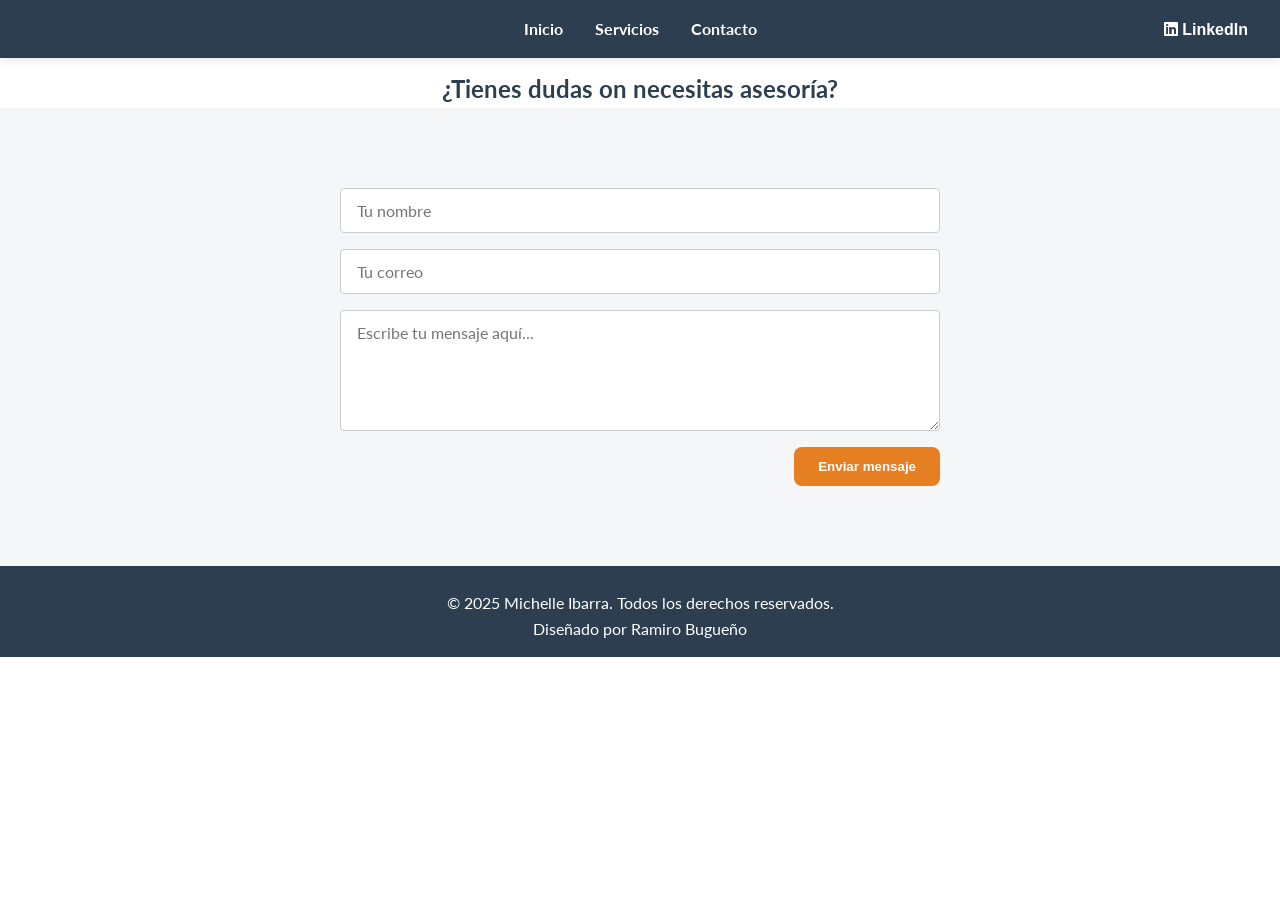
==== Contacto.html @ bd291fc5 "Test1" ====
<!DOCTYPE html>
<html lang="en">
<head>
    <meta charset="UTF-8">
    <meta name="viewport" content="width=device-width, initial-scale=1.0">
    <title>Michelle Ibarra's Home page</title>
    <link rel="stylesheet" href="NotHomePage.css">
    <link href="https://fonts.googleapis.com/css2?family=Lato:wght@400;700&family=Montserrat:wght@400;700&family=Playfair+Display:ital,wght@0,400;1,700&display=swap" rel="stylesheet">
    <link rel="stylesheet" href="https://cdnjs.cloudflare.com/ajax/libs/font-awesome/6.4.0/css/all.min.css"/>

</head>
<body>
<nav>
    <ul>
        <li><a href="Inicio.html">Inicio</a></li>
        <li><a href="Proyectos.html">Servicios</a></li>
        <li><a href="Contacto.html">Contacto</a></li>
        <li class="nav-linkedin">
            <a
                    href="https://www.linkedin.com/in/michelle-ibarra-benavides-a7a167181/"
                    class="linkedin-icon"
                    target="_blank"
                    rel="noopener noreferrer"
                    aria-label="LinkedIn"
            >
                <i class="fab fa-linkedin"></i> LinkedIn
            </a>
        </li>
    </ul>
</nav>
<!--This is the first header-->
<h1>¿Tienes dudas on necesitas asesoría?</h1>
<!--This is the paragraph-->
<section class="section">
    <div class="container">
        <form class="contact-form">
            <input type="text" placeholder="Tu nombre" required>
            <input type="email" placeholder="Tu correo" required>
            <textarea placeholder="Escribe tu mensaje aquí..." rows="5" required></textarea>
            <button type="submit" class="btn">Enviar mensaje</button>
        </form>
    </div>
</section>

<footer>
    <p>© 2025 Michelle Ibarra. Todos los derechos reservados. <br>Diseñado por Ramiro Bugueño</p>
</footer>
</body>

</html>
---- NotHomePage.css ----
/* — Reset & Variables — */
*,
*::before,
*::after {
    box-sizing: border-box;
    margin: 0;
    padding: 0;
}

:root {
    /* Colores */
    --azul-profesional:    #2C3E50;  /* Navbar, títulos, footer */
    --naranja-energetico:  #E67E22;  /* CTA, iconos, subrayados */
    --verde-confianza:     #27AE60;  /* Indicadores OK */
    --gris-claro:          #F4F6F7;  /* Fondos de secciones */
    --negro-suave:         #1C1C1C;  /* Texto general */
    --blanco:              #FFFFFF;  /* Fondo principal */

    /* Tipografía y espaciado */
    --font-sans:           'Lato', sans-serif;
    --space:               1rem;
    --transition:          0.25s ease;
}

/* — Global — */
body {
    font-family: var(--font-sans);
    color: var(--negro-suave);
    line-height: 1.6;
    background: var(--blanco);
}

/* — Contenedor central — */
.container {
    max-width: 1200px;
    margin: 0 auto;
    padding: 0 var(--space);
}

/* — Navbar — */
nav {
    background: #2C3E50;
    position: sticky;
    top: 0;
    z-index: 100;
    box-shadow: 0 2px 8px rgba(0,0,0,0.1);
}
nav ul {
    display: flex;
    justify-content: center;
    list-style: none;
    padding: var(--space) 0;
    align-items: center;
    position: relative;
}
nav ul .nav-linkedin {
    position: absolute;
    right: var(--space);
    top: 50%;
    transform: translateY(-50%);
}
.linkedin-icon {
    font-size: 1.5 rem;
    color: var(--blanco);
    font-family: 'Helvetica Neue', Helvetic, Arial, sans-serif;
    text-decoration: none;
    transition: none !important;
}
.linkedin-icon:hover {
    color: var(--blanco) !important;
}
nav li {
    margin: 0 var(--space);
}
nav a {
    color: var(--blanco);
    text-decoration: none;
    font-weight: bold;
    transition: color var(--transition);
    position: relative;
}
nav a::after{
    content: '';
    position: absolute;
    width: 0;
    height: 2px;
    left: 0; bottom: -4px;
    background: var(--naranja-energetico);
    transition: width var(--transition);
}
nav a:hover::after{
    width:100%;
}
nav a.active,
nav a:hover{
    color: var(--naranja-energetico)
}

/* — Encabezados secundarios — */
h1 {
    font-size: 1.5em;
    color: var(--azul-profesional);
    text-align: center;
    margin-top: 0.5em;
}
h2 {
    font-size: 1.2em;
    color: var(--azul-profesional);
    text-align: center;
    margin-top: 0.5em;
}
p {
    font-size: 1em;
    color: var(--negro-suave);
    text-align: center;
    margin-top: 0.5em;
}

/* — Botones genéricos — */
.btn {
    display: inline-block;
    background: var(--naranja-energetico);
    color: var(--blanco);
    padding: 0.75rem 1.5rem;
    border: none;
    border-radius: 0.5rem;
    cursor: pointer;
    transition: background var(--transition);
    text-decoration: none;
    font-weight: 600;
}
.btn:hover,
.btn:focus {
    background: var(--azul-profesional);
}

/* — Secciones — */
.section {
    background: var(--gris-claro);
    padding: 3rem 1rem;
}
.contact-form {
    max-width: 600px;
    margin: 2rem auto;
    display: flex;
    flex-direction: column;
    gap: 1rem;
}

.contact-form input,
.contact-form textarea {
    background: var(--blanco);
    border: 1px solid #ccc;
    border-radius: 4px;
    padding: 0.75rem 1rem;
    font-size: 1rem;
    color: var(--negro-suave);
    font-family: var(--font-sans);
    transition: border-color var(--transition);
}

.contact-form input:focus,
.contact-form textarea:focus {
    border-color: var(--azul-profesional);
    outline: none;
}

.contact-form button {
    align-self: flex-end;
}
/* — Footer — */
footer {
    background: var(--azul-profesional) !important;
    color: var(--blanco) !important;
    text-align: center;
    padding: var(--space) 0;
    /* full-bleed: si está dentro de .container úsalo para que ocupe todo el ancho */
    position: relative;
    left: 50%;
    right: 50%;
    margin-left: -50vw;
    margin-right: -50vw;
    width: 100vw;
}
footer p,
footer a {
    color: var(--blanco) !important;
}
footer a:hover {
    color: var(--naranja-energetico) !important;
}
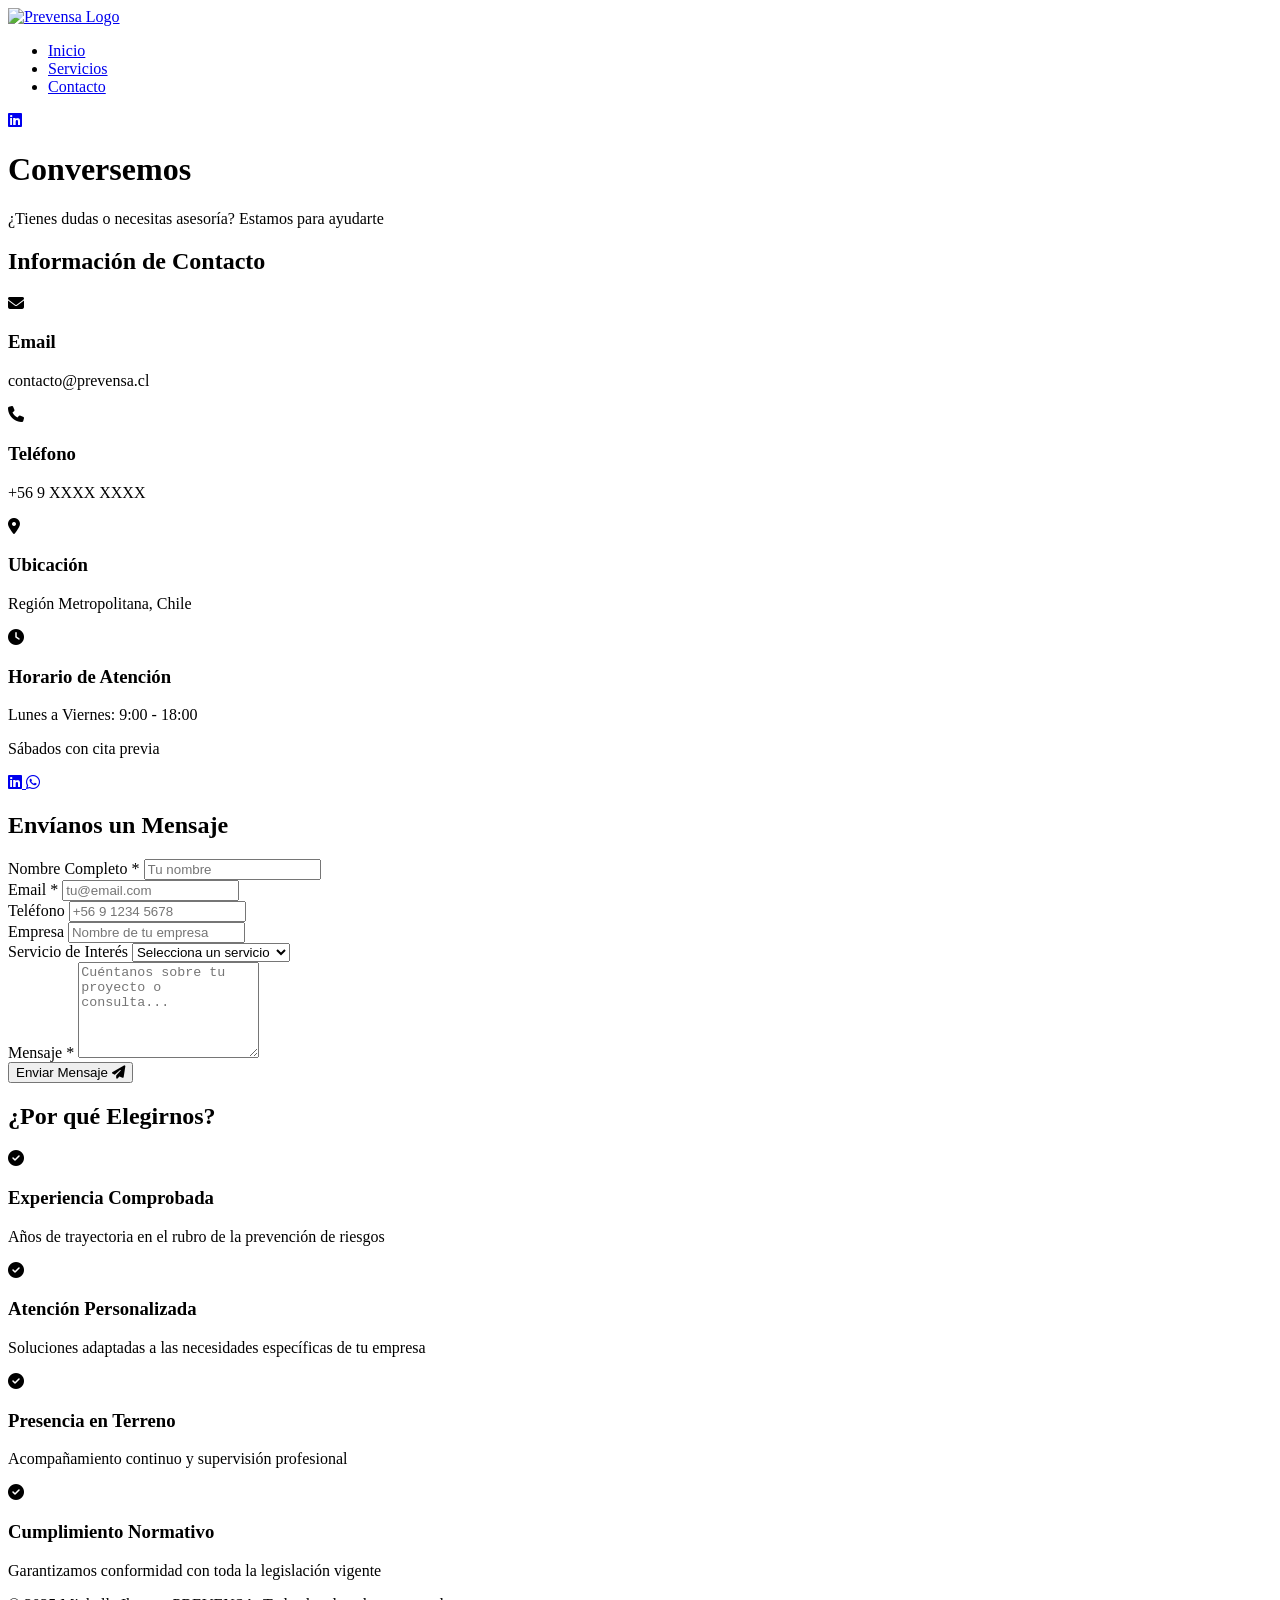
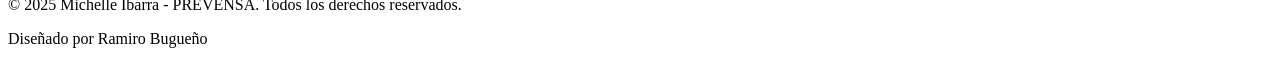
==== commit 95a7bb4f: "TestCloude" ====
--- a/Contacto.html
+++ b/Contacto.html
@@ -1,50 +1,280 @@
 <!DOCTYPE html>
-<html lang="en">
+<html lang="es">
 <head>
     <meta charset="UTF-8">
     <meta name="viewport" content="width=device-width, initial-scale=1.0">
-    <title>Michelle Ibarra's Home page</title>
-    <link rel="stylesheet" href="NotHomePage.css">
-    <link href="https://fonts.googleapis.com/css2?family=Lato:wght@400;700&family=Montserrat:wght@400;700&family=Playfair+Display:ital,wght@0,400;1,700&display=swap" rel="stylesheet">
+    <title>Contacto - PREVENSA</title>
+    <link rel="stylesheet" href="styles.css">
+    <link rel="preconnect" href="https://fonts.googleapis.com">
+    <link rel="preconnect" href="https://fonts.gstatic.com" crossorigin>
+    <link href="https://fonts.googleapis.com/css2?family=Work+Sans:wght@400;600;700;800&family=Crimson+Pro:ital,wght@0,400;0,600;1,400&display=swap" rel="stylesheet">
     <link rel="stylesheet" href="https://cdnjs.cloudflare.com/ajax/libs/font-awesome/6.4.0/css/all.min.css"/>
-
 </head>
+
 <body>
 <nav>
-    <ul>
-        <li><a href="Inicio.html">Inicio</a></li>
-        <li><a href="Proyectos.html">Servicios</a></li>
-        <li><a href="Contacto.html">Contacto</a></li>
-        <li class="nav-linkedin">
+    <div class="nav-container">
+        <div class="nav-logo">
+            <a href="Inicio.html">
+                <img src="Pictures/logo.png" alt="Prevensa Logo" class="nav-logo-img">
+            </a>
+        </div>
+        <ul class="nav-links">
+            <li><a href="Inicio.html">Inicio</a></li>
+            <li><a href="Proyectos.html">Servicios</a></li>
+            <li><a href="Contacto.html" class="active">Contacto</a></li>
+        </ul>
+        <div class="nav-social">
             <a
-                    href="https://www.linkedin.com/in/michelle-ibarra-benavides-a7a167181/"
-                    class="linkedin-icon"
-                    target="_blank"
-                    rel="noopener noreferrer"
-                    aria-label="LinkedIn"
+                href="https://www.linkedin.com/in/michelle-ibarra-benavides-a7a167181/"
+                class="linkedin-link"
+                target="_blank"
+                rel="noopener noreferrer"
+                aria-label="LinkedIn"
             >
-                <i class="fab fa-linkedin"></i> LinkedIn
+                <i class="fab fa-linkedin"></i>
             </a>
-        </li>
-    </ul>
+        </div>
+    </div>
 </nav>
-<!--This is the first header-->
-<h1>¿Tienes dudas on necesitas asesoría?</h1>
-<!--This is the paragraph-->
-<section class="section">
+
+<header class="page-header">
     <div class="container">
-        <form class="contact-form">
-            <input type="text" placeholder="Tu nombre" required>
-            <input type="email" placeholder="Tu correo" required>
-            <textarea placeholder="Escribe tu mensaje aquí..." rows="5" required></textarea>
-            <button type="submit" class="btn">Enviar mensaje</button>
-        </form>
+        <h1 class="page-title">Conversemos</h1>
+        <p class="page-subtitle">¿Tienes dudas o necesitas asesoría? Estamos para ayudarte</p>
     </div>
-</section>
-
-<footer>
-    <p>© 2025 Michelle Ibarra. Todos los derechos reservados. <br>Diseñado por Ramiro Bugueño</p>
+</header>
+
+<main class="content">
+    <section class="section section-contact">
+        <div class="container">
+            <div class="contact-wrapper">
+                <div class="contact-info">
+                    <h2>Información de Contacto</h2>
+                    <div class="contact-item">
+                        <div class="contact-icon">
+                            <i class="fas fa-envelope"></i>
+                        </div>
+                        <div class="contact-details">
+                            <h3>Email</h3>
+                            <p>contacto@prevensa.cl</p>
+                        </div>
+                    </div>
+
+                    <div class="contact-item">
+                        <div class="contact-icon">
+                            <i class="fas fa-phone"></i>
+                        </div>
+                        <div class="contact-details">
+                            <h3>Teléfono</h3>
+                            <p>+56 9 XXXX XXXX</p>
+                        </div>
+                    </div>
+
+                    <div class="contact-item">
+                        <div class="contact-icon">
+                            <i class="fas fa-map-marker-alt"></i>
+                        </div>
+                        <div class="contact-details">
+                            <h3>Ubicación</h3>
+                            <p>Región Metropolitana, Chile</p>
+                        </div>
+                    </div>
+
+                    <div class="contact-item">
+                        <div class="contact-icon">
+                            <i class="fas fa-clock"></i>
+                        </div>
+                        <div class="contact-details">
+                            <h3>Horario de Atención</h3>
+                            <p>Lunes a Viernes: 9:00 - 18:00</p>
+                            <p class="text-small">Sábados con cita previa</p>
+                        </div>
+                    </div>
+
+                    <div class="social-links">
+                        <a href="https://www.linkedin.com/in/michelle-ibarra-benavides-a7a167181/" 
+                           target="_blank" 
+                           rel="noopener noreferrer"
+                           class="social-link">
+                            <i class="fab fa-linkedin"></i>
+                        </a>
+                        <a href="#" class="social-link">
+                            <i class="fab fa-whatsapp"></i>
+                        </a>
+                    </div>
+                </div>
+
+                <div class="contact-form-wrapper">
+                    <h2>Envíanos un Mensaje</h2>
+                    <form class="contact-form" id="contactForm">
+                        <div class="form-group">
+                            <label for="nombre">Nombre Completo *</label>
+                            <input 
+                                type="text" 
+                                id="nombre" 
+                                name="nombre" 
+                                placeholder="Tu nombre" 
+                                required
+                            >
+                        </div>
+
+                        <div class="form-group">
+                            <label for="email">Email *</label>
+                            <input 
+                                type="email" 
+                                id="email" 
+                                name="email" 
+                                placeholder="tu@email.com" 
+                                required
+                            >
+                        </div>
+
+                        <div class="form-group">
+                            <label for="telefono">Teléfono</label>
+                            <input 
+                                type="tel" 
+                                id="telefono" 
+                                name="telefono" 
+                                placeholder="+56 9 1234 5678"
+                            >
+                        </div>
+
+                        <div class="form-group">
+                            <label for="empresa">Empresa</label>
+                            <input 
+                                type="text" 
+                                id="empresa" 
+                                name="empresa" 
+                                placeholder="Nombre de tu empresa"
+                            >
+                        </div>
+
+                        <div class="form-group">
+                            <label for="servicio">Servicio de Interés</label>
+                            <select id="servicio" name="servicio">
+                                <option value="">Selecciona un servicio</option>
+                                <option value="evaluacion">Evaluación de Riesgos</option>
+                                <option value="capacitacion">Capacitación</option>
+                                <option value="documentacion">Gestión Documental</option>
+                                <option value="asesoria">Asesoría en Terreno</option>
+                                <option value="carpetas">Carpetas de Arranque</option>
+                                <option value="cultura">Cultura de Seguridad</option>
+                                <option value="otro">Otro</option>
+                            </select>
+                        </div>
+
+                        <div class="form-group">
+                            <label for="mensaje">Mensaje *</label>
+                            <textarea 
+                                id="mensaje" 
+                                name="mensaje" 
+                                rows="6" 
+                                placeholder="Cuéntanos sobre tu proyecto o consulta..." 
+                                required
+                            ></textarea>
+                        </div>
+
+                        <button type="submit" class="btn btn-primary btn-form">
+                            <span>Enviar Mensaje</span>
+                            <i class="fas fa-paper-plane"></i>
+                        </button>
+
+                        <div class="form-message" id="formMessage"></div>
+                    </form>
+                </div>
+            </div>
+        </div>
+    </section>
+
+    <section class="section section-map">
+        <div class="container">
+            <h2 class="section-title">¿Por qué Elegirnos?</h2>
+            <div class="benefits-grid">
+                <div class="benefit-item">
+                    <i class="fas fa-check-circle"></i>
+                    <h3>Experiencia Comprobada</h3>
+                    <p>Años de trayectoria en el rubro de la prevención de riesgos</p>
+                </div>
+                <div class="benefit-item">
+                    <i class="fas fa-check-circle"></i>
+                    <h3>Atención Personalizada</h3>
+                    <p>Soluciones adaptadas a las necesidades específicas de tu empresa</p>
+                </div>
+                <div class="benefit-item">
+                    <i class="fas fa-check-circle"></i>
+                    <h3>Presencia en Terreno</h3>
+                    <p>Acompañamiento continuo y supervisión profesional</p>
+                </div>
+                <div class="benefit-item">
+                    <i class="fas fa-check-circle"></i>
+                    <h3>Cumplimiento Normativo</h3>
+                    <p>Garantizamos conformidad con toda la legislación vigente</p>
+                </div>
+            </div>
+        </div>
+    </section>
+</main>
+
+<footer class="footer">
+    <div class="container">
+        <div class="footer-content">
+            <p class="footer-text">© 2025 Michelle Ibarra - PREVENSA. Todos los derechos reservados.</p>
+            <p class="footer-credit">Diseñado por Ramiro Bugueño</p>
+        </div>
+    </div>
 </footer>
+
+<script>
+    const form = document.getElementById('contactForm');
+    const formMessage = document.getElementById('formMessage');
+
+    form.addEventListener('submit', function(e) {
+        e.preventDefault();
+        
+        // Get form data
+        const formData = new FormData(form);
+        const data = Object.fromEntries(formData);
+        
+        // Show loading state
+        formMessage.className = 'form-message';
+        formMessage.textContent = 'Enviando mensaje...';
+        formMessage.style.display = 'block';
+        
+        // Simulate sending (in production, this would send to a server)
+        setTimeout(() => {
+            formMessage.className = 'form-message success';
+            formMessage.innerHTML = `
+                <i class="fas fa-check-circle"></i>
+                ¡Mensaje enviado exitosamente! Te contactaremos pronto.
+            `;
+            form.reset();
+            
+            // Hide message after 5 seconds
+            setTimeout(() => {
+                formMessage.style.display = 'none';
+            }, 5000);
+        }, 1500);
+    });
+
+    // Scroll reveal
+    const observerOptions = {
+        threshold: 0.1,
+        rootMargin: '0px 0px -50px 0px'
+    };
+
+    const observer = new IntersectionObserver((entries) => {
+        entries.forEach(entry => {
+            if (entry.isIntersecting) {
+                entry.target.classList.add('visible');
+                observer.unobserve(entry.target);
+            }
+        });
+    }, observerOptions);
+
+    document.querySelectorAll('.section').forEach(section => {
+        observer.observe(section);
+    });
+</script>
 </body>
-
 </html>
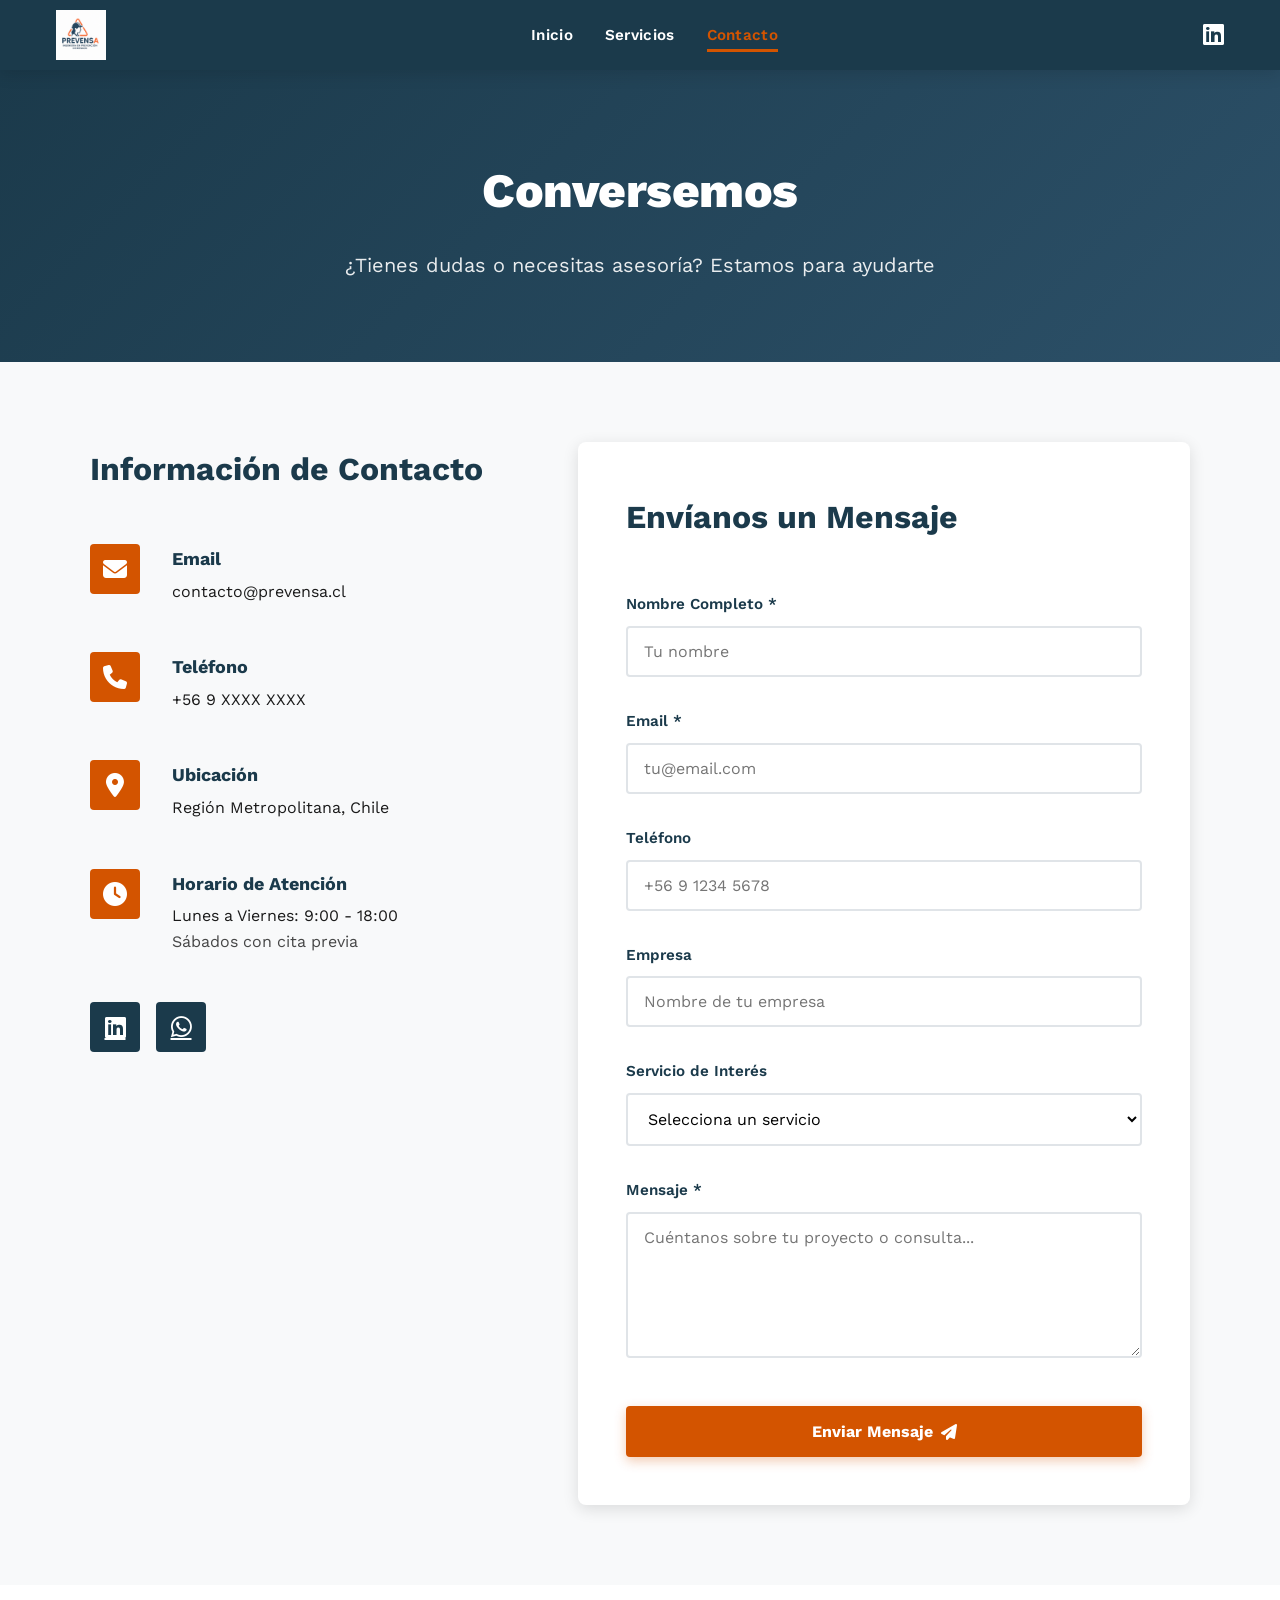
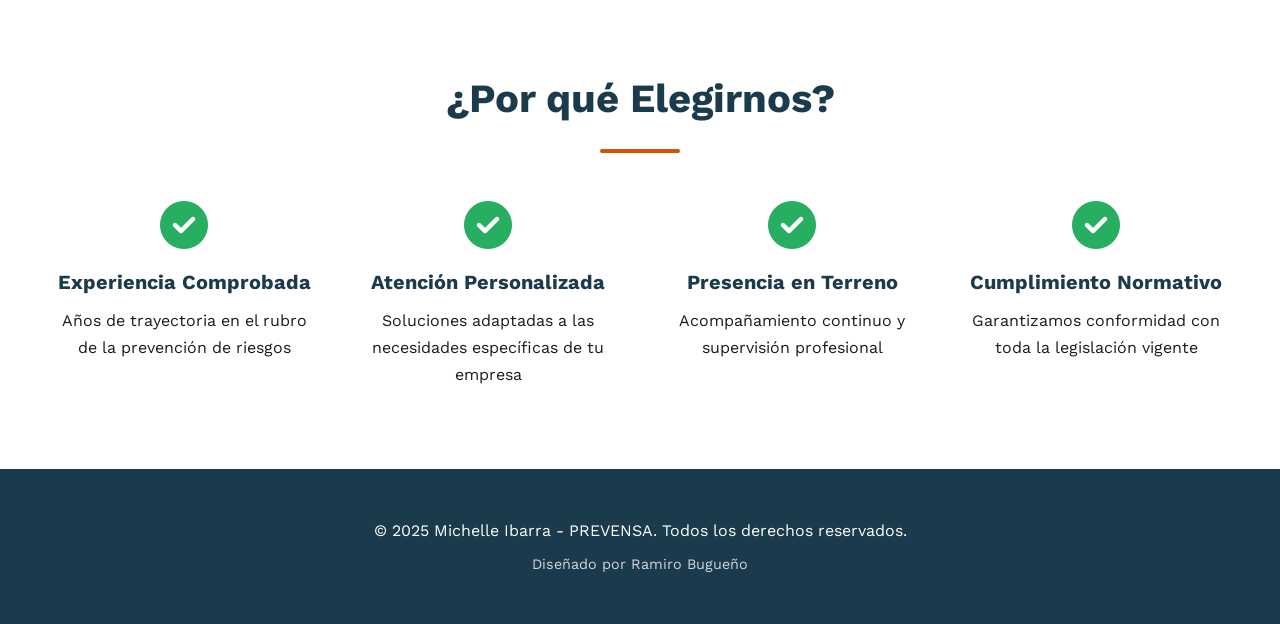
==== commit 930d8a80: "updated logo" ====
--- a/Contacto.html
+++ b/Contacto.html
@@ -16,7 +16,7 @@
     <div class="nav-container">
         <div class="nav-logo">
             <a href="Inicio.html">
-                <img src="Pictures/logo.png" alt="Prevensa Logo" class="nav-logo-img">
+                <img src="Pictures/Logo.png" alt="Prevensa Logo" class="nav-logo-img">
             </a>
         </div>
         <ul class="nav-links">
--- a/styles.css
+++ b/styles.css
@@ -0,0 +1,802 @@
+/* ========================================
+   PREVENSA - Workplace Safety Website
+   Professional, Bold, Chilean
+   ======================================== */
+
+/* — Reset & Variables — */
+*,
+*::before,
+*::after {
+    box-sizing: border-box;
+    margin: 0;
+    padding: 0;
+}
+
+:root {
+    /* Color Palette - Industrial Safety Theme */
+    --color-primary:      #1B3A4B;  /* Deep Industrial Blue */
+    --color-secondary:    #D35400;  /* Safety Orange */
+    --color-accent:       #27AE60;  /* Approval Green */
+    --color-dark:         #1A1A1A;  /* Rich Black */
+    --color-light:        #F8F9FA;  /* Clean White-Gray */
+    --color-white:        #FFFFFF;
+    --color-border:       #E0E4E8;
+    
+    /* Typography */
+    --font-heading:       'Work Sans', sans-serif;
+    --font-body:          'Work Sans', sans-serif;
+    --font-accent:        'Crimson Pro', serif;
+    
+    /* Spacing & Sizing */
+    --space-xs:  0.5rem;
+    --space-sm:  1rem;
+    --space-md:  2rem;
+    --space-lg:  3rem;
+    --space-xl:  5rem;
+    
+    --radius-sm: 4px;
+    --radius-md: 8px;
+    --radius-lg: 16px;
+    
+    /* Transitions */
+    --transition-fast:   0.2s ease;
+    --transition-normal: 0.3s ease;
+    --transition-slow:   0.5s ease;
+    
+    /* Shadows */
+    --shadow-sm: 0 2px 8px rgba(0, 0, 0, 0.08);
+    --shadow-md: 0 4px 16px rgba(0, 0, 0, 0.12);
+    --shadow-lg: 0 8px 32px rgba(0, 0, 0, 0.16);
+}
+
+/* — Global Styles — */
+html {
+    scroll-behavior: smooth;
+    font-size: 16px;
+}
+
+body {
+    font-family: var(--font-body);
+    color: var(--color-dark);
+    line-height: 1.7;
+    background: var(--color-white);
+    overflow-x: hidden;
+}
+
+.container {
+    max-width: 1200px;
+    margin: 0 auto;
+    padding: 0 var(--space-sm);
+}
+
+/* — Navigation — */
+nav {
+    background: var(--color-primary);
+    position: sticky;
+    top: 0;
+    z-index: 1000;
+    box-shadow: var(--shadow-md);
+}
+
+.nav-container {
+    max-width: 1200px;
+    margin: 0 auto;
+    padding: 0 var(--space-sm);
+    display: flex;
+    align-items: center;
+    justify-content: space-between;
+    min-height: 70px;
+}
+
+.nav-logo {
+    flex-shrink: 0;
+}
+
+.nav-logo-img {
+    height: 50px;
+    width: auto;
+    display: block;
+}
+
+.nav-links {
+    display: flex;
+    list-style: none;
+    gap: var(--space-md);
+    align-items: center;
+}
+
+.nav-links a {
+    color: var(--color-white);
+    text-decoration: none;
+    font-weight: 600;
+    font-size: 0.95rem;
+    letter-spacing: 0.3px;
+    transition: color var(--transition-fast);
+    position: relative;
+    padding: 0.5rem 0;
+}
+
+.nav-links a::after {
+    content: '';
+    position: absolute;
+    bottom: 0;
+    left: 0;
+    width: 0;
+    height: 3px;
+    background: var(--color-secondary);
+    transition: width var(--transition-normal);
+}
+
+.nav-links a:hover::after,
+.nav-links a.active::after {
+    width: 100%;
+}
+
+.nav-links a:hover,
+.nav-links a.active {
+    color: var(--color-secondary);
+}
+
+.nav-social {
+    flex-shrink: 0;
+}
+
+.linkedin-link {
+    color: var(--color-white);
+    font-size: 1.5rem;
+    transition: color var(--transition-fast);
+}
+
+.linkedin-link:hover {
+    color: var(--color-secondary);
+}
+
+/* — Hero Section — */
+.hero {
+    position: relative;
+    height: 500px;
+    display: flex;
+    align-items: center;
+    justify-content: center;
+    background: 
+        linear-gradient(135deg, rgba(27, 58, 75, 0.85), rgba(27, 58, 75, 0.6)),
+        url('Pictures/hero-bg.png') center/cover no-repeat;
+    background-attachment: fixed;
+    overflow: hidden;
+}
+
+.hero-overlay {
+    position: absolute;
+    inset: 0;
+    background: linear-gradient(to bottom, transparent, rgba(0, 0, 0, 0.2));
+    z-index: 1;
+}
+
+.hero-content {
+    position: relative;
+    z-index: 2;
+    text-align: center;
+    max-width: 900px;
+    padding: var(--space-md);
+    animation: fadeInUp 1s ease-out;
+}
+
+.hero-quote {
+    font-family: var(--font-accent);
+    font-size: 1.5rem;
+    font-style: italic;
+    color: var(--color-secondary);
+    margin-bottom: var(--space-sm);
+    text-shadow: 0 2px 8px rgba(0, 0, 0, 0.3);
+    animation: fadeIn 1.2s ease-out;
+}
+
+.hero-title {
+    font-family: var(--font-heading);
+    font-size: 3rem;
+    font-weight: 800;
+    color: var(--color-white);
+    line-height: 1.2;
+    margin-bottom: var(--space-md);
+    letter-spacing: -0.5px;
+    text-shadow: 0 4px 12px rgba(0, 0, 0, 0.4);
+    animation: fadeInUp 1s ease-out 0.2s backwards;
+}
+
+.wave-divider {
+    display: block;
+    width: 100%;
+    height: 60px;
+    margin-top: -1px;
+}
+
+/* — Buttons — */
+.btn {
+    display: inline-flex;
+    align-items: center;
+    gap: 0.5rem;
+    padding: 1rem 2rem;
+    border: none;
+    border-radius: var(--radius-sm);
+    font-family: var(--font-heading);
+    font-weight: 700;
+    font-size: 1rem;
+    text-decoration: none;
+    cursor: pointer;
+    transition: all var(--transition-normal);
+    position: relative;
+    overflow: hidden;
+}
+
+.btn-primary {
+    background: var(--color-secondary);
+    color: var(--color-white);
+    box-shadow: 0 4px 12px rgba(211, 84, 0, 0.3);
+}
+
+.btn-primary:hover {
+    background: #E67E22;
+    transform: translateY(-2px);
+    box-shadow: 0 6px 20px rgba(211, 84, 0, 0.4);
+}
+
+.btn-secondary {
+    background: var(--color-white);
+    color: var(--color-primary);
+    border: 2px solid var(--color-primary);
+}
+
+.btn-secondary:hover {
+    background: var(--color-primary);
+    color: var(--color-white);
+    transform: translateY(-2px);
+}
+
+.btn-form {
+    width: 100%;
+    justify-content: center;
+    margin-top: var(--space-sm);
+}
+
+/* — Page Headers — */
+.page-header {
+    background: linear-gradient(135deg, var(--color-primary), #2C5068);
+    padding: var(--space-xl) var(--space-sm);
+    text-align: center;
+    color: var(--color-white);
+}
+
+.page-title {
+    font-family: var(--font-heading);
+    font-size: 3rem;
+    font-weight: 800;
+    margin-bottom: var(--space-sm);
+    letter-spacing: -0.5px;
+}
+
+.page-subtitle {
+    font-size: 1.25rem;
+    opacity: 0.9;
+    max-width: 600px;
+    margin: 0 auto;
+}
+
+/* — Sections — */
+.section {
+    padding: var(--space-xl) 0;
+    opacity: 0;
+    transform: translateY(30px);
+    transition: opacity 0.6s ease-out, transform 0.6s ease-out;
+}
+
+.section.visible {
+    opacity: 1;
+    transform: translateY(0);
+}
+
+.section-alt {
+    background: var(--color-light);
+}
+
+.section-title {
+    font-family: var(--font-heading);
+    font-size: 2.5rem;
+    font-weight: 700;
+    color: var(--color-primary);
+    text-align: center;
+    margin-bottom: var(--space-lg);
+    position: relative;
+}
+
+.section-title::after {
+    content: '';
+    display: block;
+    width: 80px;
+    height: 4px;
+    background: var(--color-secondary);
+    margin: var(--space-sm) auto 0;
+    border-radius: 2px;
+}
+
+/* — Description Section — */
+.description-content {
+    max-width: 900px;
+    margin: 0 auto;
+}
+
+.description-text {
+    font-size: 1.125rem;
+    line-height: 1.8;
+    margin-bottom: var(--space-md);
+    text-align: center;
+    color: var(--color-dark);
+}
+
+.description-highlight {
+    font-weight: 600;
+    color: var(--color-primary);
+    border-left: 4px solid var(--color-secondary);
+    padding-left: var(--space-md);
+    text-align: left;
+    background: var(--color-light);
+    padding: var(--space-md);
+    border-radius: var(--radius-sm);
+}
+
+/* — Services Grid — */
+.services-grid {
+    display: grid;
+    grid-template-columns: repeat(auto-fit, minmax(300px, 1fr));
+    gap: var(--space-md);
+    margin-top: var(--space-lg);
+}
+
+.service-card {
+    background: var(--color-white);
+    padding: var(--space-md);
+    border-radius: var(--radius-md);
+    box-shadow: var(--shadow-sm);
+    transition: all var(--transition-normal);
+    border: 1px solid var(--color-border);
+    animation: fadeInUp 0.6s ease-out backwards;
+}
+
+.service-card:hover {
+    transform: translateY(-8px);
+    box-shadow: var(--shadow-lg);
+    border-color: var(--color-secondary);
+}
+
+.service-icon {
+    font-size: 3rem;
+    color: var(--color-secondary);
+    margin-bottom: var(--space-sm);
+    transition: transform var(--transition-normal);
+}
+
+.service-card:hover .service-icon {
+    transform: scale(1.1) rotate(5deg);
+}
+
+.service-title {
+    font-family: var(--font-heading);
+    font-size: 1.5rem;
+    font-weight: 700;
+    color: var(--color-primary);
+    margin-bottom: var(--space-sm);
+}
+
+.service-description {
+    font-size: 1rem;
+    line-height: 1.7;
+    color: var(--color-dark);
+}
+
+/* — Service Detail Pages — */
+.service-detail {
+    display: flex;
+    gap: var(--space-lg);
+    align-items: flex-start;
+    max-width: 1000px;
+    margin: 0 auto var(--space-xl);
+}
+
+.service-detail-icon {
+    flex-shrink: 0;
+    width: 100px;
+    height: 100px;
+    background: linear-gradient(135deg, var(--color-secondary), #E67E22);
+    border-radius: var(--radius-lg);
+    display: flex;
+    align-items: center;
+    justify-content: center;
+    font-size: 3rem;
+    color: var(--color-white);
+    box-shadow: var(--shadow-md);
+}
+
+.service-detail-content h2 {
+    font-family: var(--font-heading);
+    font-size: 2rem;
+    font-weight: 700;
+    color: var(--color-primary);
+    margin-bottom: var(--space-md);
+}
+
+.service-detail-content p {
+    font-size: 1.125rem;
+    line-height: 1.8;
+    margin-bottom: var(--space-md);
+    color: var(--color-dark);
+}
+
+.service-list {
+    list-style: none;
+    padding-left: 0;
+}
+
+.service-list li {
+    padding: var(--space-xs) 0 var(--space-xs) var(--space-md);
+    position: relative;
+    font-size: 1.05rem;
+    line-height: 1.7;
+}
+
+.service-list li::before {
+    content: '▸';
+    position: absolute;
+    left: 0;
+    color: var(--color-secondary);
+    font-weight: bold;
+    font-size: 1.2rem;
+}
+
+/* — CTA Section — */
+.section-cta {
+    background: linear-gradient(135deg, var(--color-primary), #2C5068);
+    color: var(--color-white);
+    text-align: center;
+}
+
+.cta-content {
+    max-width: 700px;
+    margin: 0 auto;
+}
+
+.cta-title {
+    font-family: var(--font-heading);
+    font-size: 2.5rem;
+    font-weight: 800;
+    margin-bottom: var(--space-md);
+    color: var(--color-white);
+}
+
+.cta-text {
+    font-size: 1.25rem;
+    line-height: 1.8;
+    margin-bottom: var(--space-lg);
+    opacity: 0.95;
+}
+
+/* — Contact Section — */
+.section-contact {
+    background: var(--color-light);
+}
+
+.contact-wrapper {
+    display: grid;
+    grid-template-columns: 1fr 1.5fr;
+    gap: var(--space-xl);
+    max-width: 1100px;
+    margin: 0 auto;
+}
+
+.contact-info h2 {
+    font-family: var(--font-heading);
+    font-size: 2rem;
+    font-weight: 700;
+    color: var(--color-primary);
+    margin-bottom: var(--space-lg);
+}
+
+.contact-item {
+    display: flex;
+    gap: var(--space-md);
+    margin-bottom: var(--space-lg);
+}
+
+.contact-icon {
+    width: 50px;
+    height: 50px;
+    background: var(--color-secondary);
+    border-radius: var(--radius-sm);
+    display: flex;
+    align-items: center;
+    justify-content: center;
+    color: var(--color-white);
+    font-size: 1.5rem;
+    flex-shrink: 0;
+}
+
+.contact-details h3 {
+    font-size: 1.125rem;
+    font-weight: 700;
+    color: var(--color-primary);
+    margin-bottom: 0.25rem;
+}
+
+.contact-details p {
+    color: var(--color-dark);
+    font-size: 1rem;
+    line-height: 1.6;
+}
+
+.text-small {
+    font-size: 0.9rem;
+    opacity: 0.8;
+}
+
+.social-links {
+    display: flex;
+    gap: var(--space-sm);
+    margin-top: var(--space-md);
+}
+
+.social-link {
+    width: 50px;
+    height: 50px;
+    background: var(--color-primary);
+    border-radius: var(--radius-sm);
+    display: flex;
+    align-items: center;
+    justify-content: center;
+    color: var(--color-white);
+    font-size: 1.5rem;
+    transition: all var(--transition-fast);
+}
+
+.social-link:hover {
+    background: var(--color-secondary);
+    transform: translateY(-3px);
+}
+
+/* — Contact Form — */
+.contact-form-wrapper {
+    background: var(--color-white);
+    padding: var(--space-lg);
+    border-radius: var(--radius-md);
+    box-shadow: var(--shadow-md);
+}
+
+.contact-form-wrapper h2 {
+    font-family: var(--font-heading);
+    font-size: 2rem;
+    font-weight: 700;
+    color: var(--color-primary);
+    margin-bottom: var(--space-lg);
+}
+
+.contact-form {
+    display: flex;
+    flex-direction: column;
+    gap: var(--space-md);
+}
+
+.form-group {
+    display: flex;
+    flex-direction: column;
+    gap: 0.5rem;
+}
+
+.form-group label {
+    font-weight: 600;
+    color: var(--color-primary);
+    font-size: 0.95rem;
+}
+
+.form-group input,
+.form-group textarea,
+.form-group select {
+    padding: 0.875rem 1rem;
+    border: 2px solid var(--color-border);
+    border-radius: var(--radius-sm);
+    font-family: var(--font-body);
+    font-size: 1rem;
+    transition: border-color var(--transition-fast);
+    background: var(--color-white);
+}
+
+.form-group input:focus,
+.form-group textarea:focus,
+.form-group select:focus {
+    outline: none;
+    border-color: var(--color-secondary);
+}
+
+.form-group textarea {
+    resize: vertical;
+    min-height: 120px;
+}
+
+.form-message {
+    padding: var(--space-sm);
+    border-radius: var(--radius-sm);
+    text-align: center;
+    font-weight: 600;
+    display: none;
+}
+
+.form-message.success {
+    background: #d4edda;
+    color: #155724;
+    border: 1px solid #c3e6cb;
+}
+
+.form-message i {
+    margin-right: 0.5rem;
+}
+
+/* — Benefits Grid — */
+.benefits-grid {
+    display: grid;
+    grid-template-columns: repeat(auto-fit, minmax(250px, 1fr));
+    gap: var(--space-lg);
+    margin-top: var(--space-lg);
+}
+
+.benefit-item {
+    text-align: center;
+}
+
+.benefit-item i {
+    font-size: 3rem;
+    color: var(--color-accent);
+    margin-bottom: var(--space-sm);
+}
+
+.benefit-item h3 {
+    font-family: var(--font-heading);
+    font-size: 1.25rem;
+    font-weight: 700;
+    color: var(--color-primary);
+    margin-bottom: var(--space-xs);
+}
+
+.benefit-item p {
+    color: var(--color-dark);
+    line-height: 1.7;
+}
+
+/* — Footer — */
+.footer {
+    background: var(--color-primary);
+    color: var(--color-white);
+    padding: var(--space-lg) 0;
+    text-align: center;
+}
+
+.footer-content {
+    display: flex;
+    flex-direction: column;
+    gap: var(--space-xs);
+}
+
+.footer-text {
+    font-size: 1rem;
+    color: var(--color-white);
+}
+
+.footer-credit {
+    font-size: 0.9rem;
+    opacity: 0.8;
+    color: var(--color-white);
+}
+
+/* — Animations — */
+@keyframes fadeIn {
+    from {
+        opacity: 0;
+    }
+    to {
+        opacity: 1;
+    }
+}
+
+@keyframes fadeInUp {
+    from {
+        opacity: 0;
+        transform: translateY(30px);
+    }
+    to {
+        opacity: 1;
+        transform: translateY(0);
+    }
+}
+
+/* — Responsive Design — */
+@media (max-width: 968px) {
+    .nav-container {
+        flex-wrap: wrap;
+        justify-content: center;
+        gap: var(--space-sm);
+    }
+    
+    .nav-links {
+        order: 3;
+        width: 100%;
+        justify-content: center;
+        padding-top: var(--space-sm);
+        border-top: 1px solid rgba(255, 255, 255, 0.2);
+    }
+    
+    .hero-title {
+        font-size: 2.25rem;
+    }
+    
+    .page-title {
+        font-size: 2.25rem;
+    }
+    
+    .contact-wrapper {
+        grid-template-columns: 1fr;
+    }
+    
+    .service-detail {
+        flex-direction: column;
+    }
+    
+    .service-detail-icon {
+        width: 80px;
+        height: 80px;
+        font-size: 2.5rem;
+    }
+}
+
+@media (max-width: 640px) {
+    :root {
+        --space-lg: 2rem;
+        --space-xl: 3rem;
+    }
+    
+    .hero {
+        height: 400px;
+    }
+    
+    .hero-title {
+        font-size: 1.75rem;
+    }
+    
+    .hero-quote {
+        font-size: 1.25rem;
+    }
+    
+    .page-title {
+        font-size: 1.875rem;
+    }
+    
+    .section-title {
+        font-size: 2rem;
+    }
+    
+    .services-grid {
+        grid-template-columns: 1fr;
+    }
+    
+    .benefits-grid {
+        grid-template-columns: 1fr;
+    }
+}
+
+/* — Print Styles — */
+@media print {
+    nav,
+    .hero,
+    .btn,
+    .footer {
+        display: none;
+    }
+    
+    .section {
+        page-break-inside: avoid;
+    }
+}
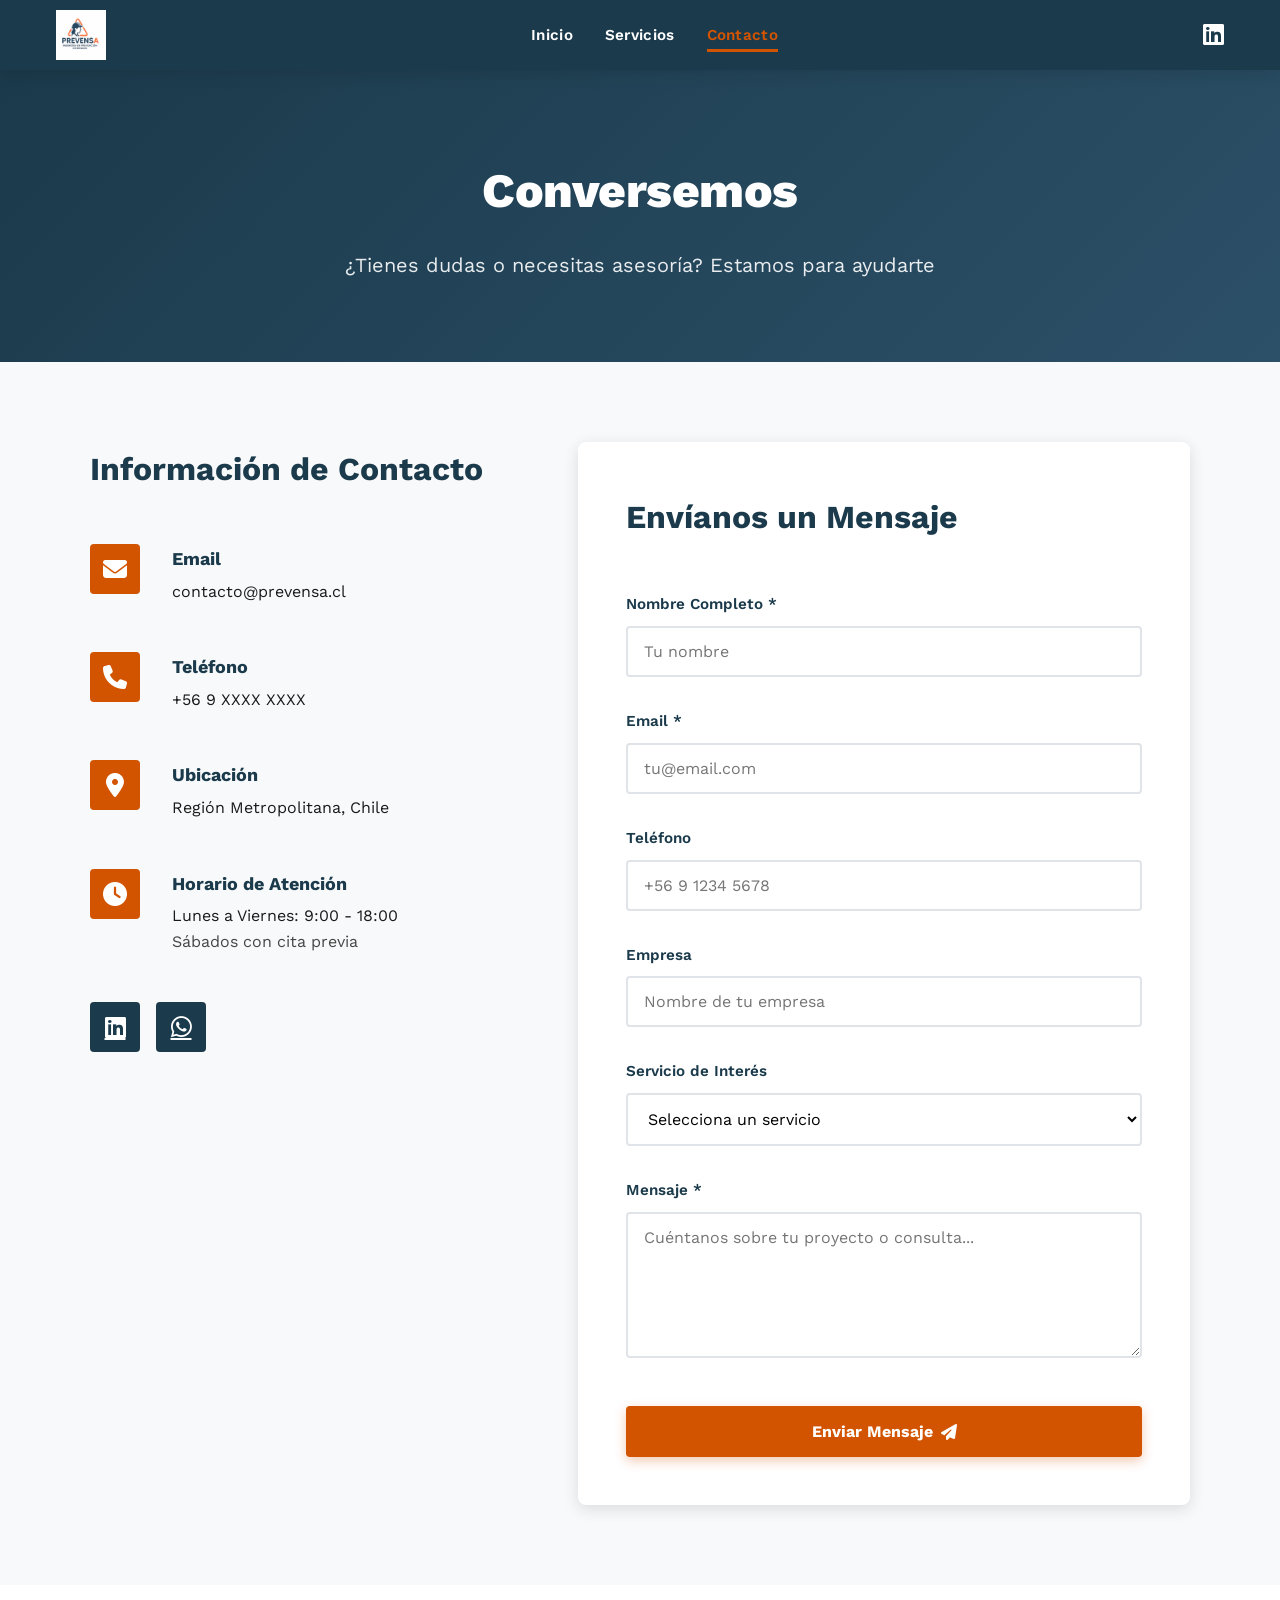
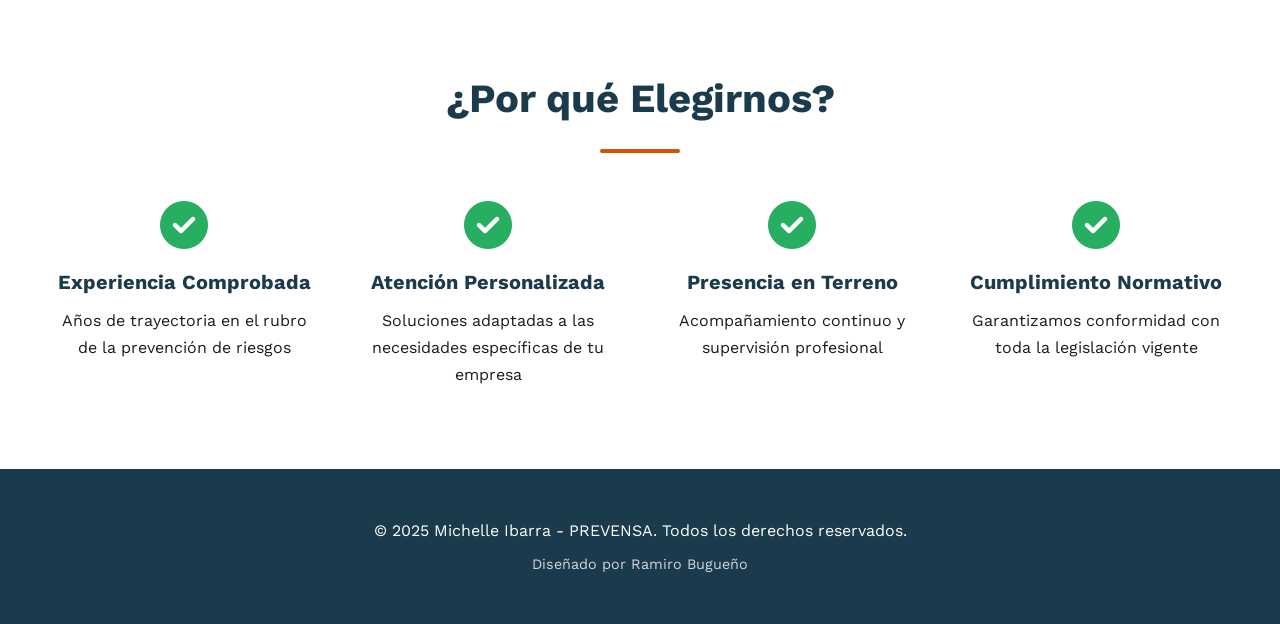
==== commit 4ef2f055: "Limpieza: optimizar imágenes, eliminar CSS huérfano, index.html para Pages" ====
--- a/Contacto.html
+++ b/Contacto.html
@@ -15,12 +15,12 @@
 <nav>
     <div class="nav-container">
         <div class="nav-logo">
-            <a href="Inicio.html">
+            <a href="index.html">
                 <img src="Pictures/Logo.png" alt="Prevensa Logo" class="nav-logo-img">
             </a>
         </div>
         <ul class="nav-links">
-            <li><a href="Inicio.html">Inicio</a></li>
+            <li><a href="index.html">Inicio</a></li>
             <li><a href="Proyectos.html">Servicios</a></li>
             <li><a href="Contacto.html" class="active">Contacto</a></li>
         </ul>
--- a/styles.css
+++ b/styles.css
@@ -160,7 +160,7 @@
     justify-content: center;
     background: 
         linear-gradient(135deg, rgba(27, 58, 75, 0.85), rgba(27, 58, 75, 0.6)),
-        url('Pictures/hero-bg.png') center/cover no-repeat;
+        url('Pictures/hero-bg.jpg') center/cover no-repeat;
     background-attachment: fixed;
     overflow: hidden;
 }
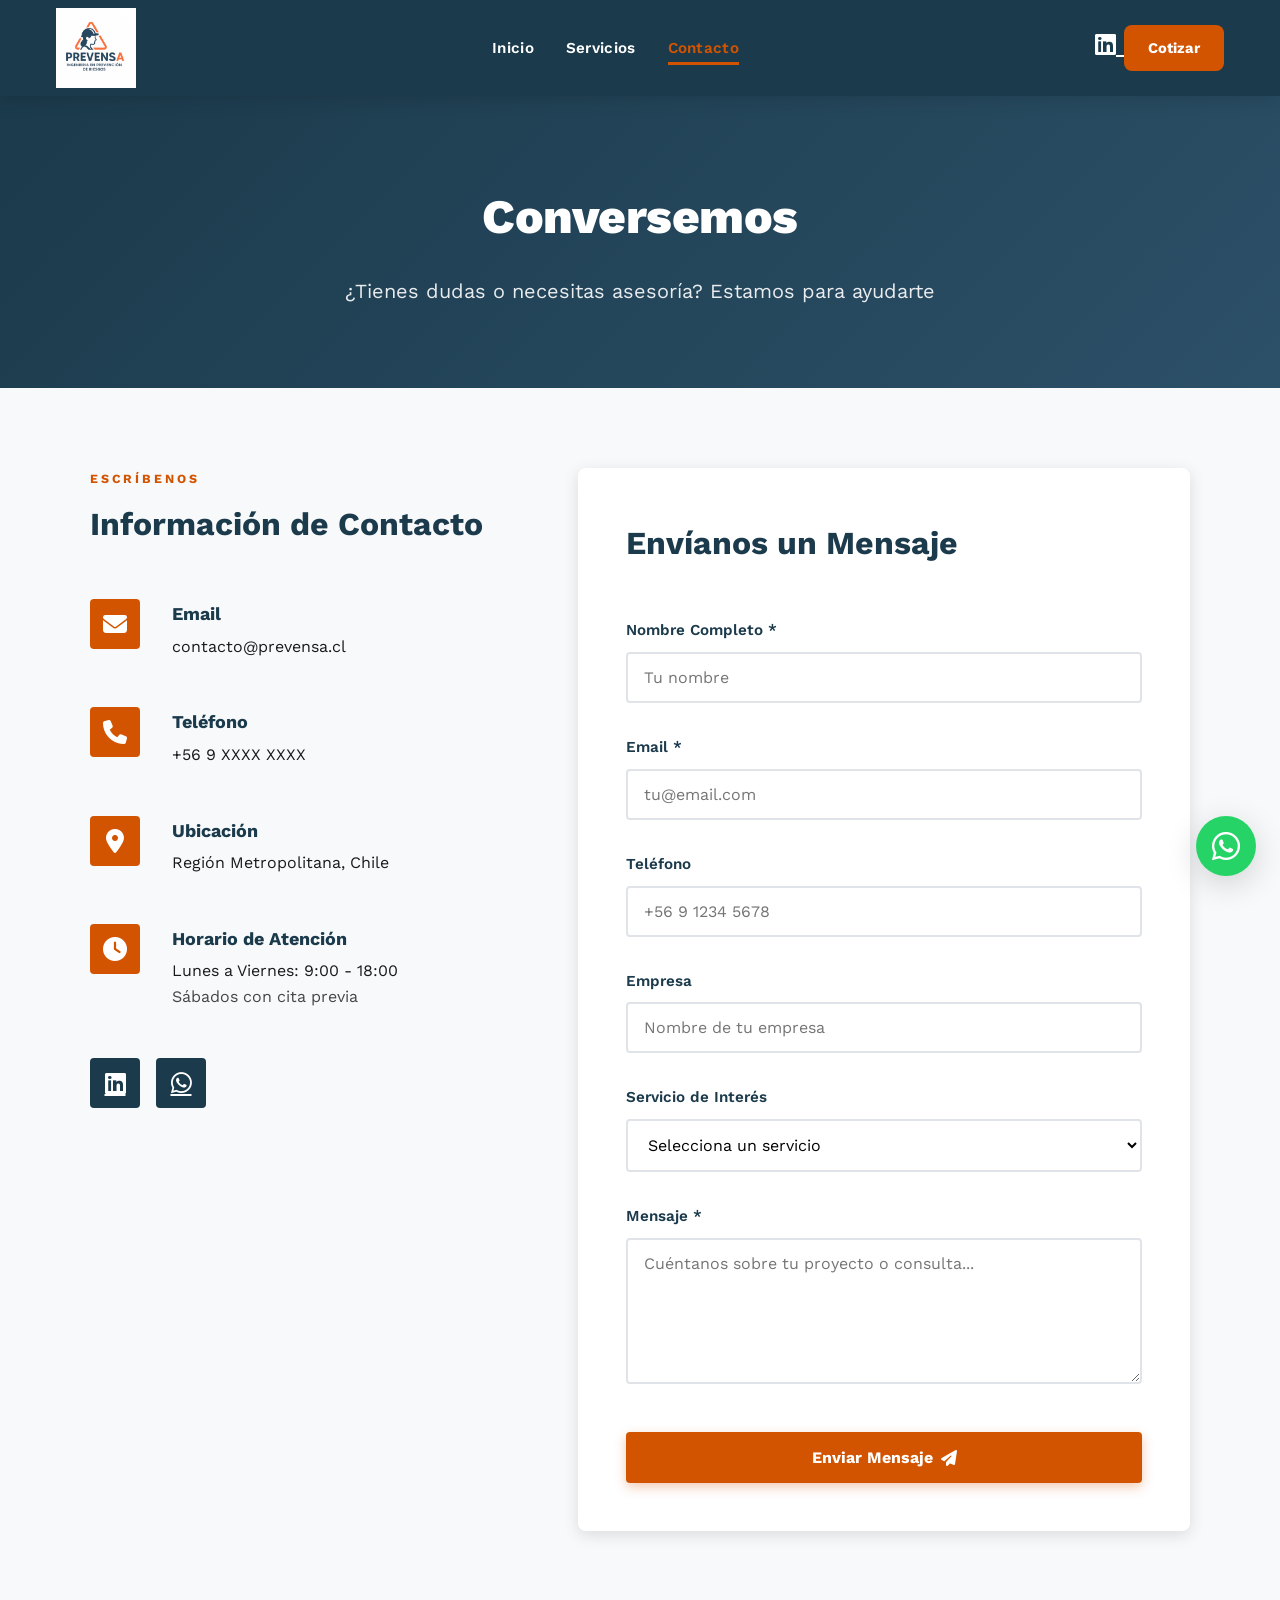
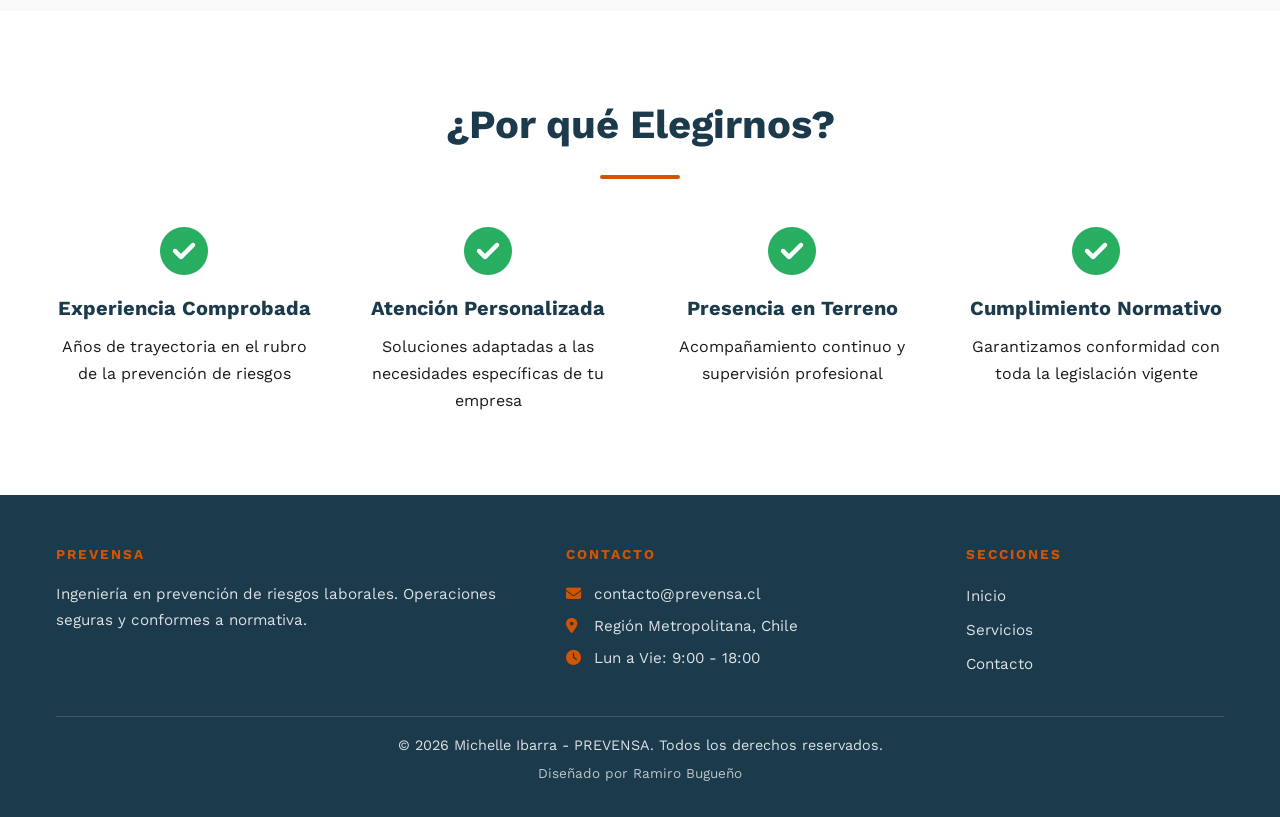
==== commit 5f1cedbb: "Diseño pro: hero editorial, CTA en nav, WhatsApp flotante, eyebrows, footer completo, SEO" ====
--- a/Contacto.html
+++ b/Contacto.html
@@ -3,11 +3,18 @@
 <head>
     <meta charset="UTF-8">
     <meta name="viewport" content="width=device-width, initial-scale=1.0">
+    <meta name="description" content="Contacta a PREVENSA: ingeniería en prevención de riesgos laborales. Región Metropolitana, Chile. Lun a Vie 9:00 - 18:00.">
+    <meta property="og:title" content="Contacto - PREVENSA">
+    <meta property="og:description" content="Gestión estratégica en prevención de riesgos laborales. No solo cumplimos, resolvemos.">
+    <meta property="og:type" content="website">
+    <meta property="og:url" content="https://ramiiron.github.io/michelleibarra/Contacto.html">
+    <meta property="og:image" content="https://ramiiron.github.io/michelleibarra/Pictures/hero-bg.jpg">
     <title>Contacto - PREVENSA</title>
+    <link rel="icon" type="image/png" href="Pictures/Logo.png">
     <link rel="stylesheet" href="styles.css">
     <link rel="preconnect" href="https://fonts.googleapis.com">
     <link rel="preconnect" href="https://fonts.gstatic.com" crossorigin>
-    <link href="https://fonts.googleapis.com/css2?family=Work+Sans:wght@400;600;700;800&family=Crimson+Pro:ital,wght@0,400;0,600;1,400&display=swap" rel="stylesheet">
+    <link href="https://fonts.googleapis.com/css2?family=Work+Sans:wght@400;600;700;800&family=Crimson+Pro:ital,wght@1,400;1,600&display=swap" rel="stylesheet">
     <link rel="stylesheet" href="https://cdnjs.cloudflare.com/ajax/libs/font-awesome/6.4.0/css/all.min.css"/>
 </head>
 
@@ -34,6 +41,7 @@
             >
                 <i class="fab fa-linkedin"></i>
             </a>
+            <a href="Contacto.html" class="btn-nav">Cotizar</a>
         </div>
     </div>
 </nav>
@@ -50,6 +58,7 @@
         <div class="container">
             <div class="contact-wrapper">
                 <div class="contact-info">
+                    <p class="eyebrow">Escríbenos</p>
                     <h2>Información de Contacto</h2>
                     <div class="contact-item">
                         <div class="contact-icon">
@@ -219,11 +228,36 @@
 <footer class="footer">
     <div class="container">
         <div class="footer-content">
-            <p class="footer-text">© 2025 Michelle Ibarra - PREVENSA. Todos los derechos reservados.</p>
+            <div class="footer-col">
+                <h4>PREVENSA</h4>
+                <p>Ingeniería en prevención de riesgos laborales. Operaciones seguras y conformes a normativa.</p>
+            </div>
+            <div class="footer-col">
+                <h4>Contacto</h4>
+                <p><i class="fas fa-envelope"></i> contacto@prevensa.cl</p>
+                <p><i class="fas fa-map-marker-alt"></i> Región Metropolitana, Chile</p>
+                <p><i class="fas fa-clock"></i> Lun a Vie: 9:00 - 18:00</p>
+            </div>
+            <div class="footer-col">
+                <h4>Secciones</h4>
+                <ul>
+                    <li><a href="index.html">Inicio</a></li>
+                    <li><a href="Proyectos.html">Servicios</a></li>
+                    <li><a href="Contacto.html">Contacto</a></li>
+                </ul>
+            </div>
+        </div>
+        <div class="footer-bottom">
+            <p class="footer-text">© 2026 Michelle Ibarra - PREVENSA. Todos los derechos reservados.</p>
             <p class="footer-credit">Diseñado por Ramiro Bugueño</p>
         </div>
     </div>
 </footer>
+
+<!-- Botón flotante de WhatsApp: reemplazar # con https://wa.me/<número> cuando esté disponible -->
+<a href="#" class="whatsapp-float" aria-label="WhatsApp">
+    <i class="fab fa-whatsapp"></i>
+</a>
 
 <script>
     const form = document.getElementById('contactForm');
--- a/styles.css
+++ b/styles.css
@@ -85,7 +85,7 @@
     display: flex;
     align-items: center;
     justify-content: space-between;
-    min-height: 70px;
+    min-height: 96px;
 }
 
 .nav-logo {
@@ -93,7 +93,7 @@
 }
 
 .nav-logo-img {
-    height: 50px;
+    height: 80px;
     width: auto;
     display: block;
 }
@@ -154,14 +154,12 @@
 /* — Hero Section — */
 .hero {
     position: relative;
-    height: 500px;
+    height: 520px;
     display: flex;
     align-items: center;
-    justify-content: center;
     background: 
-        linear-gradient(135deg, rgba(27, 58, 75, 0.85), rgba(27, 58, 75, 0.6)),
+        linear-gradient(100deg, rgba(27, 58, 75, 0.88) 20%, rgba(27, 58, 75, 0.45) 65%, rgba(27, 58, 75, 0.25)),
         url('Pictures/hero-bg.jpg') center/cover no-repeat;
-    background-attachment: fixed;
     overflow: hidden;
 }
 
@@ -175,20 +173,24 @@
 .hero-content {
     position: relative;
     z-index: 2;
-    text-align: center;
-    max-width: 900px;
-    padding: var(--space-md);
+    text-align: left;
+    width: 100%;
+    max-width: 1200px;
+    margin: 0 auto;
+    padding: 0 var(--space-sm);
     animation: fadeInUp 1s ease-out;
 }
 
-.hero-quote {
-    font-family: var(--font-accent);
-    font-size: 1.5rem;
-    font-style: italic;
+.hero-eyebrow {
+    display: inline-block;
+    font-size: 0.82rem;
+    font-weight: 700;
+    letter-spacing: 3px;
+    text-transform: uppercase;
     color: var(--color-secondary);
+    border-bottom: 2px solid var(--color-secondary);
+    padding-bottom: 0.4rem;
     margin-bottom: var(--space-sm);
-    text-shadow: 0 2px 8px rgba(0, 0, 0, 0.3);
-    animation: fadeIn 1.2s ease-out;
 }
 
 .hero-title {
@@ -196,11 +198,21 @@
     font-size: 3rem;
     font-weight: 800;
     color: var(--color-white);
-    line-height: 1.2;
-    margin-bottom: var(--space-md);
+    line-height: 1.15;
+    margin-bottom: var(--space-sm);
     letter-spacing: -0.5px;
+    max-width: 720px;
     text-shadow: 0 4px 12px rgba(0, 0, 0, 0.4);
     animation: fadeInUp 1s ease-out 0.2s backwards;
+}
+
+.hero-subtitle {
+    font-size: 1.2rem;
+    line-height: 1.6;
+    color: rgba(255, 255, 255, 0.92);
+    max-width: 620px;
+    margin-bottom: var(--space-md);
+    animation: fadeInUp 1s ease-out 0.35s backwards;
 }
 
 .wave-divider {
@@ -208,6 +220,60 @@
     width: 100%;
     height: 60px;
     margin-top: -1px;
+}
+
+/* — Section eyebrow labels — */
+.eyebrow {
+    font-size: 0.78rem;
+    font-weight: 700;
+    letter-spacing: 3px;
+    text-transform: uppercase;
+    color: var(--color-secondary);
+    margin-bottom: var(--space-xs);
+}
+
+/* — Nav CTA button — */
+.btn-nav {
+    display: inline-block;
+    background: var(--color-secondary);
+    color: var(--color-white);
+    font-weight: 700;
+    font-size: 0.92rem;
+    padding: 0.65rem 1.5rem;
+    border-radius: var(--radius-md);
+    text-decoration: none;
+    white-space: nowrap;
+    transition: var(--transition-fast);
+}
+
+.btn-nav:hover {
+    filter: brightness(1.12);
+    color: var(--color-white);
+}
+
+/* — Floating WhatsApp button — */
+.whatsapp-float {
+    position: fixed;
+    bottom: 24px;
+    right: 24px;
+    width: 60px;
+    height: 60px;
+    background: #25D366;
+    color: #fff;
+    border-radius: 50%;
+    display: flex;
+    align-items: center;
+    justify-content: center;
+    font-size: 2rem;
+    text-decoration: none;
+    box-shadow: var(--shadow-lg);
+    z-index: 999;
+    transition: var(--transition-fast);
+}
+
+.whatsapp-float:hover {
+    transform: scale(1.08);
+    color: #fff;
 }
 
 /* — Buttons — */
@@ -671,24 +737,73 @@
 .footer {
     background: var(--color-primary);
     color: var(--color-white);
-    padding: var(--space-lg) 0;
+    padding: var(--space-lg) 0 var(--space-md);
+}
+
+.footer-content {
+    display: grid;
+    grid-template-columns: 1.3fr 1fr 0.7fr;
+    gap: var(--space-md);
+    text-align: left;
+}
+
+.footer-col h4 {
+    font-size: 0.85rem;
+    font-weight: 700;
+    letter-spacing: 2px;
+    text-transform: uppercase;
+    color: var(--color-secondary);
+    margin-bottom: var(--space-sm);
+}
+
+.footer-col p {
+    font-size: 0.95rem;
+    color: rgba(255, 255, 255, 0.85);
+    margin-bottom: 0.4rem;
+}
+
+.footer-col p i {
+    width: 1.4rem;
+    color: var(--color-secondary);
+}
+
+.footer-col ul {
+    list-style: none;
+}
+
+.footer-col ul li {
+    margin-bottom: 0.4rem;
+}
+
+.footer-col a {
+    color: rgba(255, 255, 255, 0.85);
+    text-decoration: none;
+    font-size: 0.95rem;
+    transition: var(--transition-fast);
+}
+
+.footer-col a:hover {
+    color: var(--color-secondary);
+}
+
+.footer-bottom {
+    border-top: 1px solid rgba(255, 255, 255, 0.15);
+    margin-top: var(--space-md);
+    padding-top: var(--space-sm);
     text-align: center;
-}
-
-.footer-content {
     display: flex;
     flex-direction: column;
-    gap: var(--space-xs);
+    gap: 0.25rem;
 }
 
 .footer-text {
-    font-size: 1rem;
-    color: var(--color-white);
+    font-size: 0.9rem;
+    color: rgba(255, 255, 255, 0.85);
 }
 
 .footer-credit {
-    font-size: 0.9rem;
-    opacity: 0.8;
+    font-size: 0.85rem;
+    opacity: 0.7;
     color: var(--color-white);
 }
 
@@ -766,8 +881,21 @@
         font-size: 1.75rem;
     }
     
-    .hero-quote {
-        font-size: 1.25rem;
+    .hero-subtitle {
+        font-size: 1.05rem;
+    }
+
+    .footer-content {
+        grid-template-columns: 1fr;
+        gap: var(--space-sm);
+    }
+
+    .whatsapp-float {
+        width: 52px;
+        height: 52px;
+        font-size: 1.7rem;
+        bottom: 18px;
+        right: 18px;
     }
     
     .page-title {
@@ -792,6 +920,8 @@
     nav,
     .hero,
     .btn,
+    .btn-nav,
+    .whatsapp-float,
     .footer {
         display: none;
     }
